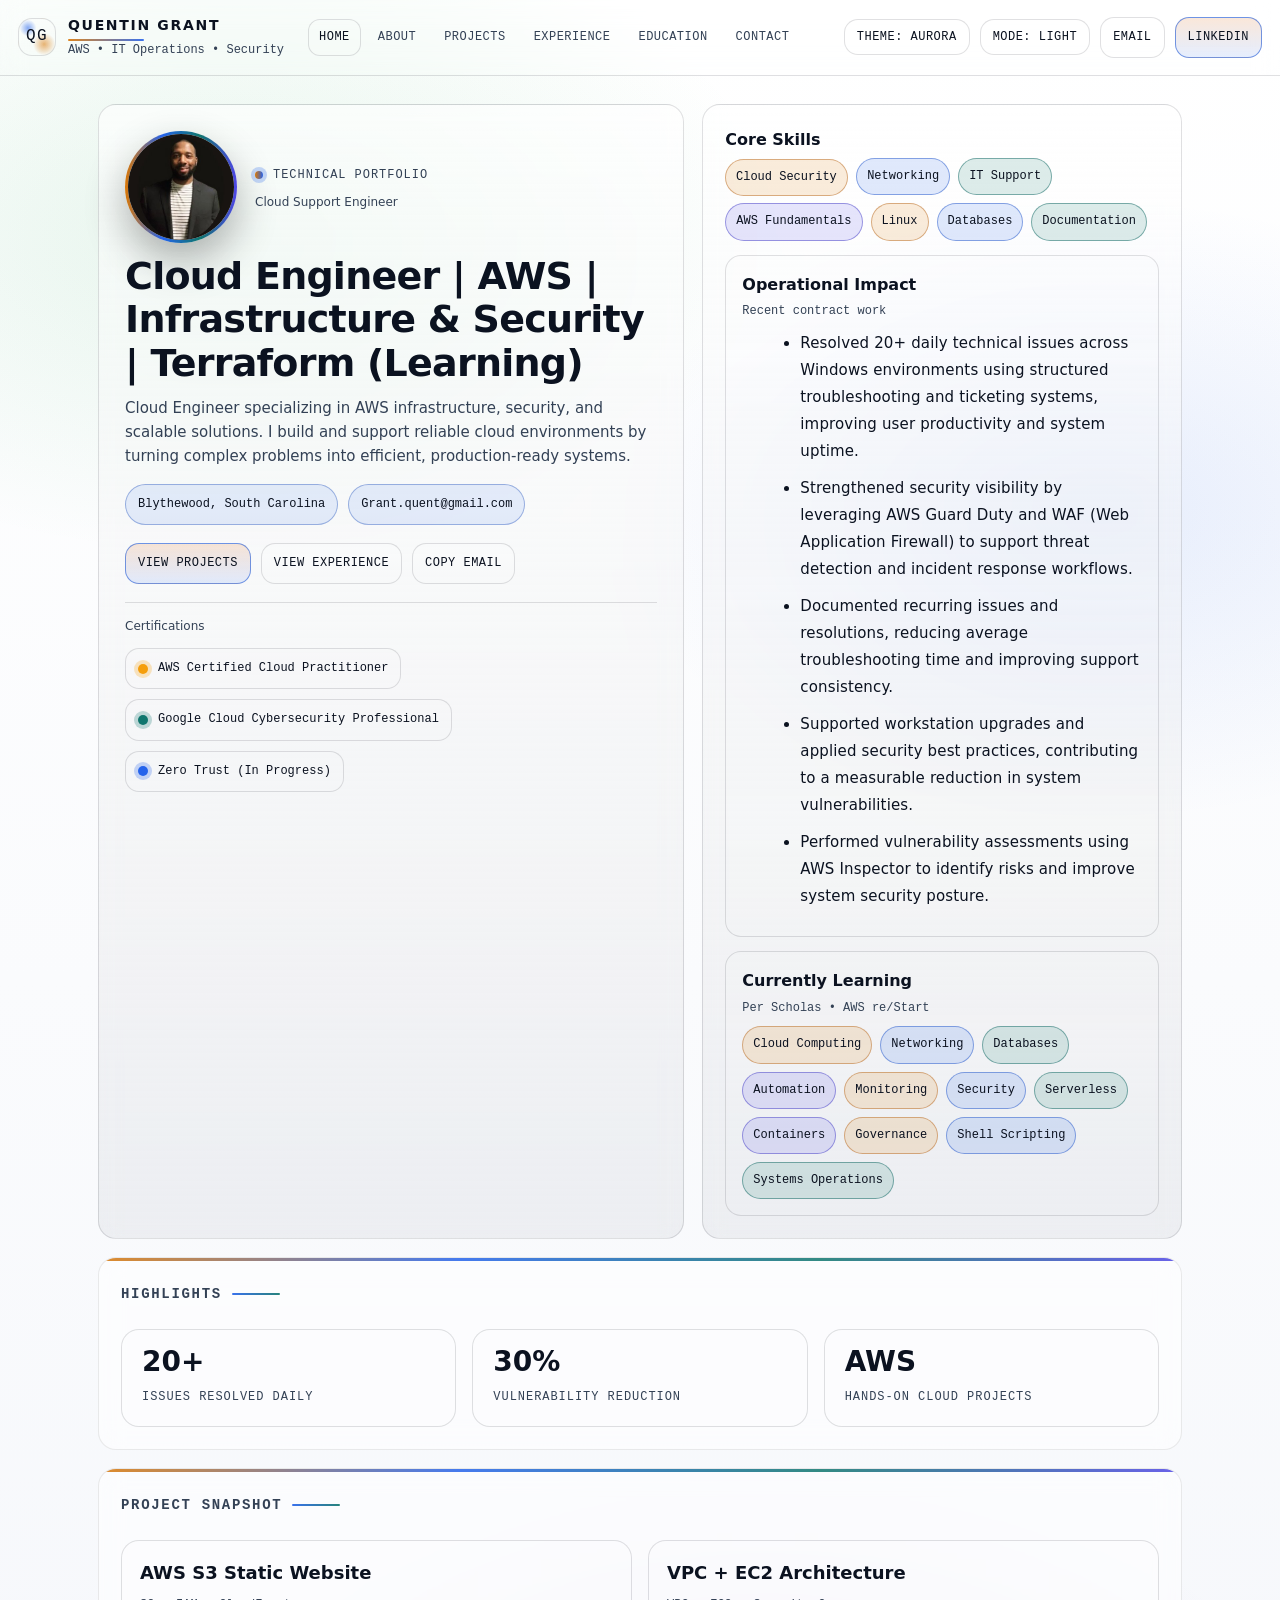
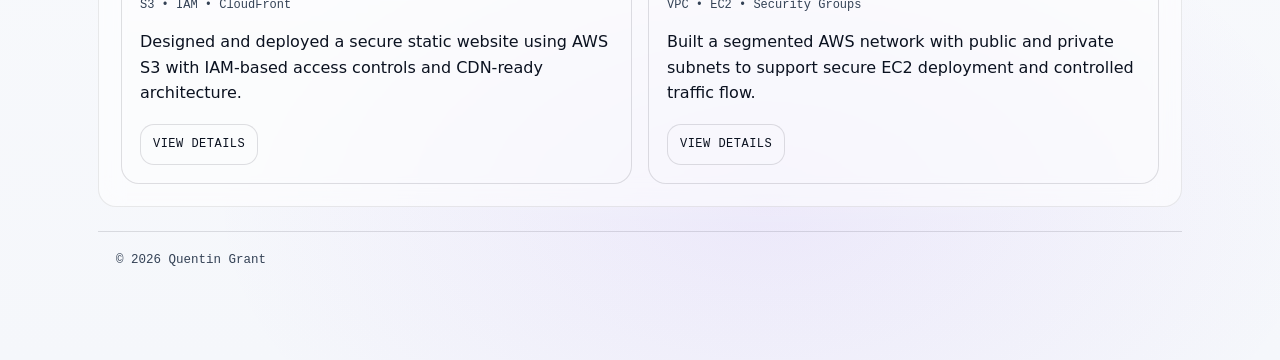
==== index.html @ 1f7327ad "Revise job title and description in index.html Updated job title and description to reflect current " ====
<!doctype html>
<html lang="en">
<head>
  <meta charset="utf-8" />
  <meta name="viewport" content="width=device-width,initial-scale=1" />
  <meta name="description" content="Quentin Grant — Cloud Support Engineer | Technical Portfolio" />
  <meta property="og:title" content="Quentin Grant | Technical Portfolio" />
  <meta property="og:description" content="Cloud Support Engineer • AWS • Linux • Networking • Security" />
  <meta property="og:type" content="website" />
  <meta property="og:image" content="profile.jpg.jpg" />
  <title>Quentin Grant | Home</title>
  <link rel="stylesheet" href="styles.css" />
</head>
<body data-theme="aurora" data-page="home">
  <a class="skip" href="#content">Skip to content</a>

  <header>
    <div class="topbar">
      <div class="brand">
        <div class="logo" aria-hidden="true">QG</div>
        <div>
          <h1>Quentin Grant</h1>
          <p>AWS • IT Operations • Security</p>
        </div>
      </div>

      <nav aria-label="Primary">
        <a href="index.html">Home</a>
        <a href="about.html">About</a>
        <a href="projects.html">Projects</a>
        <a href="experience.html">Experience</a>
        <a href="education.html">Education</a>
        <a href="contact.html">Contact</a>
      </nav>

      <div class="actions">
        <button class="btn" id="themeBtn" type="button">Theme: Aurora</button>
        <button class="btn" id="modeBtn" type="button">Mode: Dark</button>
        <a class="btn" href="mailto:Grant.quent@gmail.com">Email</a>
        <a class="btn primary" href="https://www.linkedin.com/in/quentingrant/" target="_blank" rel="noreferrer">LinkedIn</a>
      </div>
    </div>
  </header>

  <main id="content">
    <section class="hero">
      <div class="card left">
        <div class="heroTop">
          <a href="https://www.linkedin.com/in/quentingrant/" target="_blank" rel="noreferrer" aria-label="Open Quentin Grant LinkedIn profile">
            <img class="avatar" src="profile.jpg.jpg" alt="Quentin Grant profile photo" />
          </a>
          <div>
            <div class="kicker"><span class="dot"></span>Technical Portfolio</div>
            <div class="small roleLabel">Cloud Support Engineer</div>
          </div>
        </div>

        <h2 class="headline">Cloud Engineer | AWS | Infrastructure & Security | Terraform (Learning)</h2>
        <p class="sub">
          Cloud Engineer specializing in AWS infrastructure, security, and scalable solutions. 
          I build and support reliable cloud environments by turning complex problems into efficient, production-ready systems.
        </p>

        <div class="meta" aria-label="Quick facts">
          <span class="chip">Blythewood, South Carolina</span>
          <span class="chip"><a href="mailto:Grant.quent@gmail.com">Grant.quent@gmail.com</a></span>
        </div>

        <div class="heroActions">
          <a class="btn primary" href="projects.html">View Projects</a>
          <a class="btn" href="experience.html">View Experience</a>
          <button class="btn" id="copyEmail" type="button">Copy Email</button>
        </div>

        <div class="divider"></div>

        <div class="small">Certifications</div>
        <div class="badges" aria-label="Certifications">
          <span class="badge" data-brand="aws"><span class="pillDot" aria-hidden="true"></span>AWS Certified Cloud Practitioner</span>
          <span class="badge" data-brand="security"><span class="pillDot" aria-hidden="true"></span>Google Cloud Cybersecurity Professional</span>
          <span class="badge" data-brand="google"><span class="pillDot" aria-hidden="true"></span>Zero Trust (In Progress)</span>
        </div>
      </div>

      <aside class="card right" aria-label="Highlights">
        <div class="item flatItem">
          <h3>Core Skills</h3>
          <div class="stack" aria-label="Core focus areas">
            <span class="tag">Cloud Security</span>
            <span class="tag">Networking</span>
            <span class="tag">IT Support</span>
            <span class="tag">AWS Fundamentals</span>
            <span class="tag">Linux</span>
            <span class="tag">Databases</span>
            <span class="tag">Documentation</span>
          </div>
        </div>

        <div class="item">
          <h3>Operational Impact</h3>
          <div class="where">Recent contract work</div>
          <ul>
            <li>Resolved 20+ daily technical issues across Windows environments using structured troubleshooting and ticketing systems, improving user productivity and system uptime.</li>
            <li>Strengthened security visibility by leveraging AWS Guard Duty and WAF (Web Application Firewall) to support threat detection and incident response workflows.</li>
            <li>Documented recurring issues and resolutions, reducing average troubleshooting time and improving support consistency.</li>
            <li>Supported workstation upgrades and applied security best practices, 
              contributing to a measurable reduction in system vulnerabilities.</li>
            <li>Performed vulnerability assessments using AWS Inspector to identify risks and improve system security posture.</li>
          </ul>
        </div>

        <div class="item">
          <h3>Currently Learning</h3>
          <div class="where">Per Scholas • AWS re/Start</div>
          <div class="stack topGap">
            <span class="tag">Cloud Computing</span>
            <span class="tag">Networking</span>
            <span class="tag">Databases</span>
            <span class="tag">Automation</span>
            <span class="tag">Monitoring</span>
            <span class="tag">Security</span>
            <span class="tag">Serverless</span>
            <span class="tag">Containers</span>
            <span class="tag">Governance</span>
            <span class="tag">Shell Scripting</span>
            <span class="tag">Systems Operations</span>
          </div>
        </div>
      </aside>
    </section>

    <section class="card section">
      <h2>Highlights</h2>
      <div class="statsGrid">
        <div class="statCard">
          <div class="statNumber">20+</div>
          <div class="statLabel">Issues Resolved Daily</div>
        </div>

        <div class="statCard">
          <div class="statNumber">30%</div>
          <div class="statLabel">Vulnerability Reduction</div>
        </div>

        <div class="statCard">
          <div class="statNumber">AWS</div>
          <div class="statLabel">Hands-On Cloud Projects</div>
        </div>
      </div>
    </section>

    <section class="card section">
      <h2>Project Snapshot</h2>
      <div class="projectPreviewGrid">
        <article class="projectPreviewCard">
          <h3>AWS S3 Static Website</h3>
          <div class="projectMeta">S3 • IAM • CloudFront</div>
          <p>Designed and deployed a secure static website using AWS S3 with IAM-based access controls and CDN-ready architecture.</p>
          <a class="btn" href="projects.html">View Details</a>
        </article>

        <article class="projectPreviewCard">
          <h3>VPC + EC2 Architecture</h3>
          <div class="projectMeta">VPC • EC2 • Security Groups</div>
          <p>Built a segmented AWS network with public and private subnets to support secure EC2 deployment and controlled traffic flow.</p>
          <a class="btn" href="projects.html">View Details</a>
        </article>
      </div>
    </section>

    <div class="footer">
      <div>© <span id="year"></span> Quentin Grant</div>
    </div>
  </main>

  <script src="script.js"></script>
</body>
</html>
---- styles.css ----
:root{
  --max: 1380px;
  --radius: 18px;
  --shadow: 0 16px 50px rgba(255,255,255,.09);
  --mono: ui-monospace, SFMono-Regular, Menlo, Monaco, Consolas, "Courier New", monospace;
  --sans: ui-sans-serif, system-ui, -apple-system, Segoe UI, Roboto, Helvetica, Arial, "Apple Color Emoji", "Segoe UI Emoji";
  --focus: #111;
}

/* DEFAULT = AURORA DARK */
body{
  --bg:#0b0f14;
  --surface: rgba(255,255,255,.06);
  --surface2: rgba(255,255,255,.09);
  --text:#f5f7fb;
  --muted:#b8c2d4;
  --line: rgba(255,255,255,.14);

  --a1:#22c55e;
  --a2:#3b82f6;
  --a3:#a78bfa;
  --a4:#f59e0b;

  --bg0: radial-gradient(900px 520px at 18% 12%, rgba(59,130,246,.20), transparent 62%),
         radial-gradient(820px 520px at 86% 26%, rgba(96,165,250,.14), transparent 60%),
         radial-gradient(900px 560px at 60% 92%, rgba(167,139,250,.16), transparent 62%),
         linear-gradient(180deg, #0b0f14 0%, #05070a 100%);
}

/* AURORA LIGHT */
body[data-mode="light"]{
  --bg:#ffffff;
  --surface: rgba(15,23,42,.05);
  --surface2: rgba(255,255,255,.64);
  --text:#0b1220;
  --muted:#334155;
  --line: rgba(2,6,23,.12);

  --a1:#16a34a;
  --a2:#2563eb;
  --a3:#7c3aed;
  --a4:#d97706;

  --bg0: radial-gradient(900px 520px at 18% 12%, rgba(22,163,74,.10), transparent 62%),
         radial-gradient(820px 520px at 86% 26%, rgba(37,99,235,.10), transparent 60%),
         radial-gradient(900px 560px at 60% 92%, rgba(124,58,237,.08), transparent 62%),
         linear-gradient(180deg, #ffffff 0%, #f5f7fb 100%);
}

*{box-sizing:border-box}
html{scroll-behavior:smooth}

body{
  margin:0;
  font-family:var(--sans);
  background:var(--bg0);
  color:var(--text);
  line-height:1.6;
}

a{
  color:inherit;
  text-decoration:none;
}

a:hover{
  text-decoration:underline;
  opacity:.95;
}

:focus-visible{
  outline:2px solid var(--a2);
  outline-offset:3px;
  border-radius:12px;
}

.skip{
  position:absolute;
  left:-999px;
  top:auto;
  width:1px;
  height:1px;
  overflow:hidden;
}

.skip:focus{
  left:16px;
  top:16px;
  width:auto;
  height:auto;
  padding:10px 12px;
  border:1px solid var(--line);
  background:var(--bg);
  border-radius:12px;
  z-index:9999;
}

header{
  position:sticky;
  top:0;
  z-index:50;

  backdrop-filter: blur(12px);
  -webkit-backdrop-filter: blur(12px);

  background: rgba(255,255,255,0.06); /* glass grey like cards */
  border-bottom:1px solid var(--line);
  box-shadow: var(--shadow);
}

.topbar{
  max-width:var(--max);
  margin:0 auto;
  padding:14px 18px;

  display:grid;
  grid-template-columns:auto 1fr auto;
  align-items:center;
  gap:24px;

  background: transparent; /* important */
}

.brand{
  display:flex;
  align-items:center;
  gap:12px;
  min-width:0;
}

.logo{
  width:38px;
  height:38px;
  border-radius:14px;
  border:1px solid var(--line);
  background:
    radial-gradient(12px 12px at 25% 25%, color-mix(in oklab, var(--a2) 55%, transparent), transparent 70%),
    radial-gradient(16px 16px at 70% 70%, color-mix(in oklab, var(--a1) 55%, transparent), transparent 70%),
    linear-gradient(180deg, rgba(255,255,255,.10), rgba(255,255,255,.02));
  display:grid;
  place-items:center;
  font-family:var(--mono);
  letter-spacing:.08em;
  flex:0 0 auto;
}

.brand h1{
  margin:0;
  font-size:14px;
  letter-spacing:.12em;
  text-transform:uppercase;
  font-weight:700;
  position:relative;
  padding-bottom:5px;
  white-space:nowrap;
}

.brand h1::after{
  content:"";
  position:absolute;
  left:0;
  bottom:0;
  height:2px;
  width:76px;
  border-radius:999px;
  background:linear-gradient(90deg, var(--a1), var(--a2), var(--a3));
  background-size:200% 100%;
  animation:sweep 2.8s linear infinite;
  opacity:.9;
}

@keyframes sweep{
  0%{background-position:0% 50%}
  100%{background-position:200% 50%}
}

.brand p{
  margin:0;
  font-size:12px;
  color:var(--muted);
  font-family:var(--mono);
}

nav{
  display:flex;
  gap:6px;
  align-items:center;
  justify-content:flex-start;
  min-width:0;
  overflow:visible;
}

nav a{
  font-family:var(--mono);
  font-size:12px;
  letter-spacing:.04em;
  text-transform:uppercase;
  color:var(--muted);
  padding:8px 10px;
  border-radius:12px;
  border:1px solid transparent;
  white-space:nowrap;
  flex:0 0 auto;
}

nav a:hover,
nav a.active{
  border-color:var(--line);
  background:rgba(255,255,255,.04);
  color:var(--text);
  text-decoration:none;
}

.actions{
  display:flex;
  gap:10px;
  align-items:center;
  justify-content:flex-end;
  flex-wrap:nowrap;
  min-width:max-content;
}

.btn{
  display:inline-flex;
  align-items:center;
  gap:10px;
  padding:10px 12px;
  border-radius:14px;
  border:1px solid var(--line);
  background:rgba(255,255,255,.04);
  color:var(--text);
  font-family:var(--mono);
  font-size:12px;
  letter-spacing:.04em;
  text-transform:uppercase;
  cursor:pointer;
  white-space:nowrap;
}

.btn:hover{
  background:rgba(255,255,255,.06);
  text-decoration:none;
}

.btn.primary{
  border-color:color-mix(in oklab, var(--a2) 55%, var(--line));
  background:linear-gradient(
    180deg,
    color-mix(in oklab, var(--a1) 18%, rgba(255,255,255,.18)),
    color-mix(in oklab, var(--a2) 12%, rgba(255,255,255,.06))
  );
}

main{
  max-width:1120px;
  margin:0 auto;
  padding:28px 18px 72px;
}

.card{
  border:1px solid var(--line);
  border-radius:var(--radius);
  box-shadow:var(--shadow);
  background:linear-gradient(180deg, var(--surface2), var(--surface));
  backdrop-filter:blur(10px);
}

.hero{
  display:grid;
  grid-template-columns:1.1fr .9fr;
  gap:18px;
  align-items:stretch;
}

.hero .left{
  padding:26px;
}

.hero .right{
  padding:22px;
  display:flex;
  flex-direction:column;
  gap:14px;
}

.heroTop{
  display:flex;
  align-items:center;
  gap:18px;
  flex-wrap:wrap;
  margin-bottom:12px;
}

.avatar{
  width:112px;
  height:112px;
  border-radius:50%;
  object-fit:cover;
  display:block;
  border:3px solid transparent;
  background:
    linear-gradient(var(--bg), var(--bg)) padding-box,
    linear-gradient(90deg, var(--a1), var(--a2), var(--a3), var(--a4)) border-box;
  box-shadow:0 18px 40px rgba(0,0,0,.30);
  transition:.25s ease;
}

.avatar:hover{
  transform:translateY(-1px) scale(1.02);
}


.kicker{
  display:inline-flex;
  align-items:center;
  gap:10px;
  font-family:var(--mono);
  font-size:12px;
  letter-spacing:.08em;
  text-transform:uppercase;
  color:var(--muted);
}


.dot{
  width:8px;
  height:8px;
  border-radius:50%;
  background:linear-gradient(90deg, var(--a1), var(--a2));
  box-shadow:0 0 0 4px color-mix(in oklab, var(--a2) 25%, transparent);
}

.roleLabel{
  margin-top:6px;
}

.headline{
  margin:10px 0 10px;
  font-size:clamp(28px, 3vw, 38px);
  line-height:1.15;
  letter-spacing:-0.02em;
}

.sub{
  margin:0;
  color:var(--muted);
  font-size:15px;
  max-width:68ch;
}

.meta{
  display:flex;
  flex-wrap:wrap;
  gap:10px;
  margin-top:16px;
}

.chip{
  display:inline-flex;
  align-items:center;
  gap:8px;
  padding:10px 12px;
  border-radius:999px;
  border:1px solid var(--line);
  background:rgba(255,255,255,.09);
  font-family:var(--mono);
  font-size:12px;
  color:var(--muted);
}

.heroActions{
  margin-top:18px;
  display:flex;
  gap:10px;
  flex-wrap:wrap;
}

.divider{
  height:1px;
  background:var(--line);
  margin:18px 0 14px;
}

.small{
  font-size:12px;
  color:var(--muted);
}

.item{
  padding:16px;
  border-radius:16px;
  border:1px solid var(--line);
  background:rgba(255,255,255,.03);
  position:relative;
  overflow:hidden;
}

.flatItem{
  border:none;
  background:transparent;
  padding:0;
}

.item h3{
  margin:0 0 6px;
  font-size:16px;
}

.where{
  font-family:var(--mono);
  font-size:12px;
  color:var(--muted);
  line-height:1.4;
}

.item ul{
  margin:10px 0 0 18px;
  color:var(--text);
  font-family:var(--sans);  /* matches "Operational Impact" heading */
  font-size:12px;           /* keep same size */
  line-height:1.5;
}

.item li{
  margin:6px 0;
}


.stack{
  display:flex;
  flex-wrap:wrap;
  gap:8px;
}

.topGap{
  margin-top:10px;
}

.tag{
  padding:8px 10px;
  border-radius:999px;
  border:1px solid color-mix(in oklab, var(--tagAccent) 55%, var(--line));
  background:color-mix(in oklab, var(--tagAccent) 12%, rgba(255,255,255,.02));
  font-family:var(--mono);
  font-size:12px;
  color:var(--text);
}

.stack .tag:nth-child(4n+1){--tagAccent:var(--a1)}
.stack .tag:nth-child(4n+2){--tagAccent:var(--a2)}
.stack .tag:nth-child(4n+3){--tagAccent:var(--a3)}
.stack .tag:nth-child(4n+4){--tagAccent:var(--a4)}


.badges{
  display:flex;
  flex-wrap:wrap;
  gap:10px;
  margin-top:12px;
}

.badge{
  display:inline-flex;
  align-items:center;
  gap:10px;
  padding:10px 12px;
  border-radius:14px;
  border:1px solid var(--line);
  background:rgba(255,255,255,.03);
  font-family:var(--mono);
  font-size:12px;
}

.badge .pillDot{
  width:10px;
  height:10px;
  border-radius:50%;
  background:var(--b);
  box-shadow:0 0 0 4px color-mix(in oklab, var(--b) 25%, transparent);
}

.badge[data-brand="google"]{--b:#4285F4}
.badge[data-brand="aws"]{--b:#FF9900}
.badge[data-brand="security"]{--b:#22c55e}

.section{
  margin-top:18px;
  padding:22px;
  position:relative;
  overflow:hidden;
}

.section::before{
  content:"";
  position:absolute;
  left:0;
  top:0;
  right:0;
  height:3px;
  background:linear-gradient(90deg, var(--a1), var(--a2), var(--a3), var(--a4));
  opacity:.85;
}

.section h2{
  margin:0 0 12px;
  font-size:14px;
  font-family:var(--mono);
  letter-spacing:.12em;
  text-transform:uppercase;
  color:var(--muted);
  display:inline-flex;
  align-items:center;
  gap:10px;
}

.section h2::after{
  content:"";
  height:2px;
  width:48px;
  border-radius:999px;
  background:linear-gradient(90deg, var(--a2), var(--a3));
  opacity:.9;
}

.statsGrid{
  display:grid;
  grid-template-columns:repeat(3, 1fr);
  gap:16px;
  margin-top:12px;
}

.statCard{
  padding:18px 20px;
  border-radius:18px;
  border:1px solid var(--line);
  background:rgba(255,255,255,.03);
}

.statNumber{
  font-size:28px;
  font-weight:800;
  line-height:1;
  margin-bottom:12px;
}

.statLabel{
  font-family:var(--mono);
  font-size:12px;
  text-transform:uppercase;
  letter-spacing:.08em;
  color:var(--muted);
}

.projectPreviewGrid{
  display:grid;
  grid-template-columns:1fr 1fr;
  gap:16px;
  margin-top:12px;
}

.projectPreviewCard{
  padding:18px;
  border-radius:18px;
  border:1px solid var(--line);
  background:rgba(255,255,255,.03);
}

.projectPreviewCard h3{
  margin:0 0 8px;
  font-size:18px;
}

.projectMeta{
  font-family:var(--mono);
  font-size:12px;
  color:var(--muted);
  margin-bottom:14px;
}

.projectPreviewCard p{
  color:var(--text);
  margin:0 0 18px;
}

.footer{
  margin-top:24px;
  padding:18px;
  border-top:1px solid var(--line);
  color:var(--muted);
  font-family:var(--mono);
  font-size:12.5px;
  display:flex;
  justify-content:space-between;
  gap:12px;
  flex-wrap:wrap;
}

input,
textarea{
  width:100%;
  margin:6px 0 12px;
  padding:10px 12px;
  border-radius:14px;
  border:1px solid var(--line);
  background:rgba(0,0,0,.18);
  color:var(--text);
  font-family:var(--sans);
}

body[data-mode="light"] input,
body[data-mode="light"] textarea{
  background:rgba(255,255,255,.7);
}

@media (max-width: 1240px){
  .topbar{
    grid-template-columns:1fr;
    gap:14px;
  }

  nav{
    flex-wrap:wrap;
    gap:8px;
  }

  .actions{
    justify-content:flex-start;
    flex-wrap:wrap;
    min-width:0;
  }
}

@media (max-width: 900px){
  .hero{
    grid-template-columns:1fr;
  }

  .statsGrid,
  .projectPreviewGrid{
    grid-template-columns:1fr;
  }

  .headline{
  font-size:clamp(28px, 2.5vw, 32px);
}

  .brand{
    min-width:auto;
  }
}

@media print{
  header{
    position:static;
    backdrop-filter:none;
    background:#fff;
  }

  body{
    background:#fff;
    color:#000;
  }

  .card,
  .item,
  .statCard,
  .projectPreviewCard{
    box-shadow:none;
  }

  a{
    color:#000;
  }
}

/* ================= HOVER EFFECTS ================= */

/* CARDS (main sections like hero, overview, etc.) */
.card{
  transition: transform .25s ease, box-shadow .25s ease, border-color .25s ease;
}

.card:hover{
  transform: translateY(-6px);
  box-shadow: 0 24px 60px rgba(0,0,0,.35);
  border-color: rgba(255,255,255,.25);
}


/* ITEMS (project boxes, overview boxes, etc.) */
.item{
  transition: transform .25s ease, box-shadow .25s ease, border-color .25s ease;
}

.item:hover{
  transform: translateY(-5px);
  box-shadow: 0 18px 40px rgba(0,0,0,.30);
  border-color: rgba(255,255,255,.2);
}


/* BUTTONS */
.btn{
  transition: all .2s ease;
}

.btn:hover{
  transform: translateY(-2px);
  box-shadow: 0 8px 18px rgba(0,0,0,.3);
}


/* NAV LINKS (top left menu) */
nav a{
  transition: all .2s ease;
}

nav a:hover{
  color: var(--text);
  transform: translateY(-1px);
}


/* ACTION BUTTONS (top right) */
.actions .btn:hover{
  transform: translateY(-2px) scale(1.03);
}


/* HERO IMAGE (profile picture) */
.avatar{
  transition: transform .3s ease, box-shadow .3s ease;
}

.avatar:hover{
  transform: scale(1.05);
  box-shadow: 0 20px 40px rgba(0,0,0,.4);
}


/* TAGS / PILLS (core skills etc.) */
.tag{
  transition: transform .2s ease, box-shadow .2s ease;
}

.tag:hover{
  transform: translateY(-2px);
  box-shadow: 0 6px 14px rgba(0,0,0,.25);
}


/* LINKS INSIDE CARDS */
.textLink{
  transition: all .2s ease;
}

.textLink:hover{
  letter-spacing: .03em;
}


.project-img {
  width: 100%;
  border-radius: 14px;
  display: block;
  transition: transform 0.4s ease, box-shadow 0.4s ease;
}


/* Hover effect */
.project-img:hover {
  transform: scale(1.05);
  box-shadow: 0 10px 30px rgba(0, 0, 0, 0.3);
}


.project-card {
  overflow: hidden;
}



/* LIGHT MODE GLASS EFFECT (matches dark mode style) */
body[data-mode="light"] .glass,
body[data-mode="light"] .panel,
body[data-mode="light"] .section,
body[data-mode="light"] .project-card,
body[data-mode="light"] .experience-card,
body[data-mode="light"] .content-block {
  background: rgba(255, 255, 255, 0.55); /* translucent grey/white */
  backdrop-filter: blur(12px);
  -webkit-backdrop-filter: blur(12px);
  border: 1px solid rgba(0, 0, 0, 0.08);
}





/* =========================================
   BETTER PILL COLORS FOR LIGHT + DARK MODE
   ========================================= */

/* Dark mode accents */
body:not([data-mode="light"]){
  --a1:#f59e0b;  /* AWS amber */
  --a2:#60a5fa;  /* cloud/infrastructure blue */
  --a3:#2dd4bf;  /* security teal */
  --a4:#818cf8;  /* systems indigo */
}

/* Light mode accents */
body[data-mode="light"]{
  --a1:#d97706;  /* AWS amber */
  --a2:#2563eb;  /* cloud/infrastructure blue */
  --a3:#0f766e;  /* security teal */
  --a4:#4f46e5;  /* systems indigo */
}

/* Shared pill polish */
.tag,
.chip,
.badge,
.projects-mini-chip,
.about-mini-chip,
.project-pills span,
.about-focus-tags span{
  transition: transform .2s ease, box-shadow .2s ease, border-color .2s ease, background .2s ease;
}

/* Core skill / tag pills */
.tag{
  border:1px solid color-mix(in oklab, var(--tagAccent) 42%, var(--line));
  background:color-mix(in oklab, var(--tagAccent) 14%, transparent);
  color:var(--text);
}

.stack .tag:nth-child(4n+1){ --tagAccent:var(--a1); }
.stack .tag:nth-child(4n+2){ --tagAccent:var(--a2); }
.stack .tag:nth-child(4n+3){ --tagAccent:var(--a3); }
.stack .tag:nth-child(4n+4){ --tagAccent:var(--a4); }

/* About page focus pills */
.about-focus-tags span:nth-child(4n+1),
.project-pills span:nth-child(4n+1){
  border-color: color-mix(in oklab, var(--a1) 42%, var(--line));
  background: color-mix(in oklab, var(--a1) 14%, transparent);
}

.about-focus-tags span:nth-child(4n+2),
.project-pills span:nth-child(4n+2){
  border-color: color-mix(in oklab, var(--a2) 42%, var(--line));
  background: color-mix(in oklab, var(--a2) 14%, transparent);
}

.about-focus-tags span:nth-child(4n+3),
.project-pills span:nth-child(4n+3){
  border-color: color-mix(in oklab, var(--a3) 42%, var(--line));
  background: color-mix(in oklab, var(--a3) 14%, transparent);
}

.about-focus-tags span:nth-child(4n+4),
.project-pills span:nth-child(4n+4){
  border-color: color-mix(in oklab, var(--a4) 42%, var(--line));
  background: color-mix(in oklab, var(--a4) 14%, transparent);
}

/* Mini chips stay cleaner and less saturated */
.chip,
.projects-mini-chip,
.about-mini-chip{
  border-color: color-mix(in oklab, var(--a2) 30%, var(--line));
  background: color-mix(in oklab, var(--a2) 10%, transparent);
  color: var(--text);
}

/* Certification badge dots aligned to cleaner palette */
.badge[data-brand="aws"]{ --b:#f59e0b; }
.badge[data-brand="google"]{ --b:#2563eb; }
.badge[data-brand="security"]{ --b:#0f766e; }

/* Hover stays polished in both modes */
.tag:hover,
.chip:hover,
.projects-mini-chip:hover,
.about-mini-chip:hover,
.project-pills span:hover,
.about-focus-tags span:hover{
  transform: translateY(-2px);
  box-shadow: 0 6px 14px rgba(0,0,0,.14);
}








/* At a Glance cards hover */
.statCard {
  transition: transform 0.3s ease, box-shadow 0.3s ease;
  cursor: pointer;
}

.statCard:hover {
  transform: translateY(-8px);
  box-shadow: 0 20px 40px rgba(0, 0, 0, 0.15);
}


.title-pill {
  display: inline-block;

  font-size: 0.7rem;
  font-weight: 600;
  letter-spacing: 0.08em;
  text-transform: uppercase;

  padding: 6px 10px;
  margin-right: 10px;

  border-radius: 999px;

  background: rgba(59, 130, 246, 0.1);
  color: #3b82f6;
  border: 1px solid rgba(59, 130, 246, 0.25);

  vertical-align: middle;
}


.pageTitle {
  display: flex;
  align-items: center;
  flex-wrap: wrap;
  gap: 12px;
}


/* EXPERIENCE BULLETS – ENHANCED READABILITY */
.item ul {
  font-size: 15px;
  line-height: 1.8;
  letter-spacing: 0.01em;
}

.item li {
  margin: 10px 0;
}


.twoCol {
  display: grid;
  grid-template-columns: 1fr 1fr;
  gap: 16px;
}

@media (max-width: 900px) {
  .twoCol {
    grid-template-columns: 1fr;
  }
}


.pageHero {
  padding: 28px 26px;   /* tighter but still breathable */
  min-height: 140px;    /* reduced height */
  display: flex;
  flex-direction: column;
  justify-content: center;
}

.pageHero .pageTitle {
  font-size: clamp(24px, 2.5vw, 30px); /* slightly smaller */
  line-height: 1.2;
  margin-bottom: 8px;
}

.pageHero .sub {
  font-size: 15px;
  line-height: 1.6;
  max-width: 65ch;
}


.twoCol .item ul {
  flex-grow: 1;
}
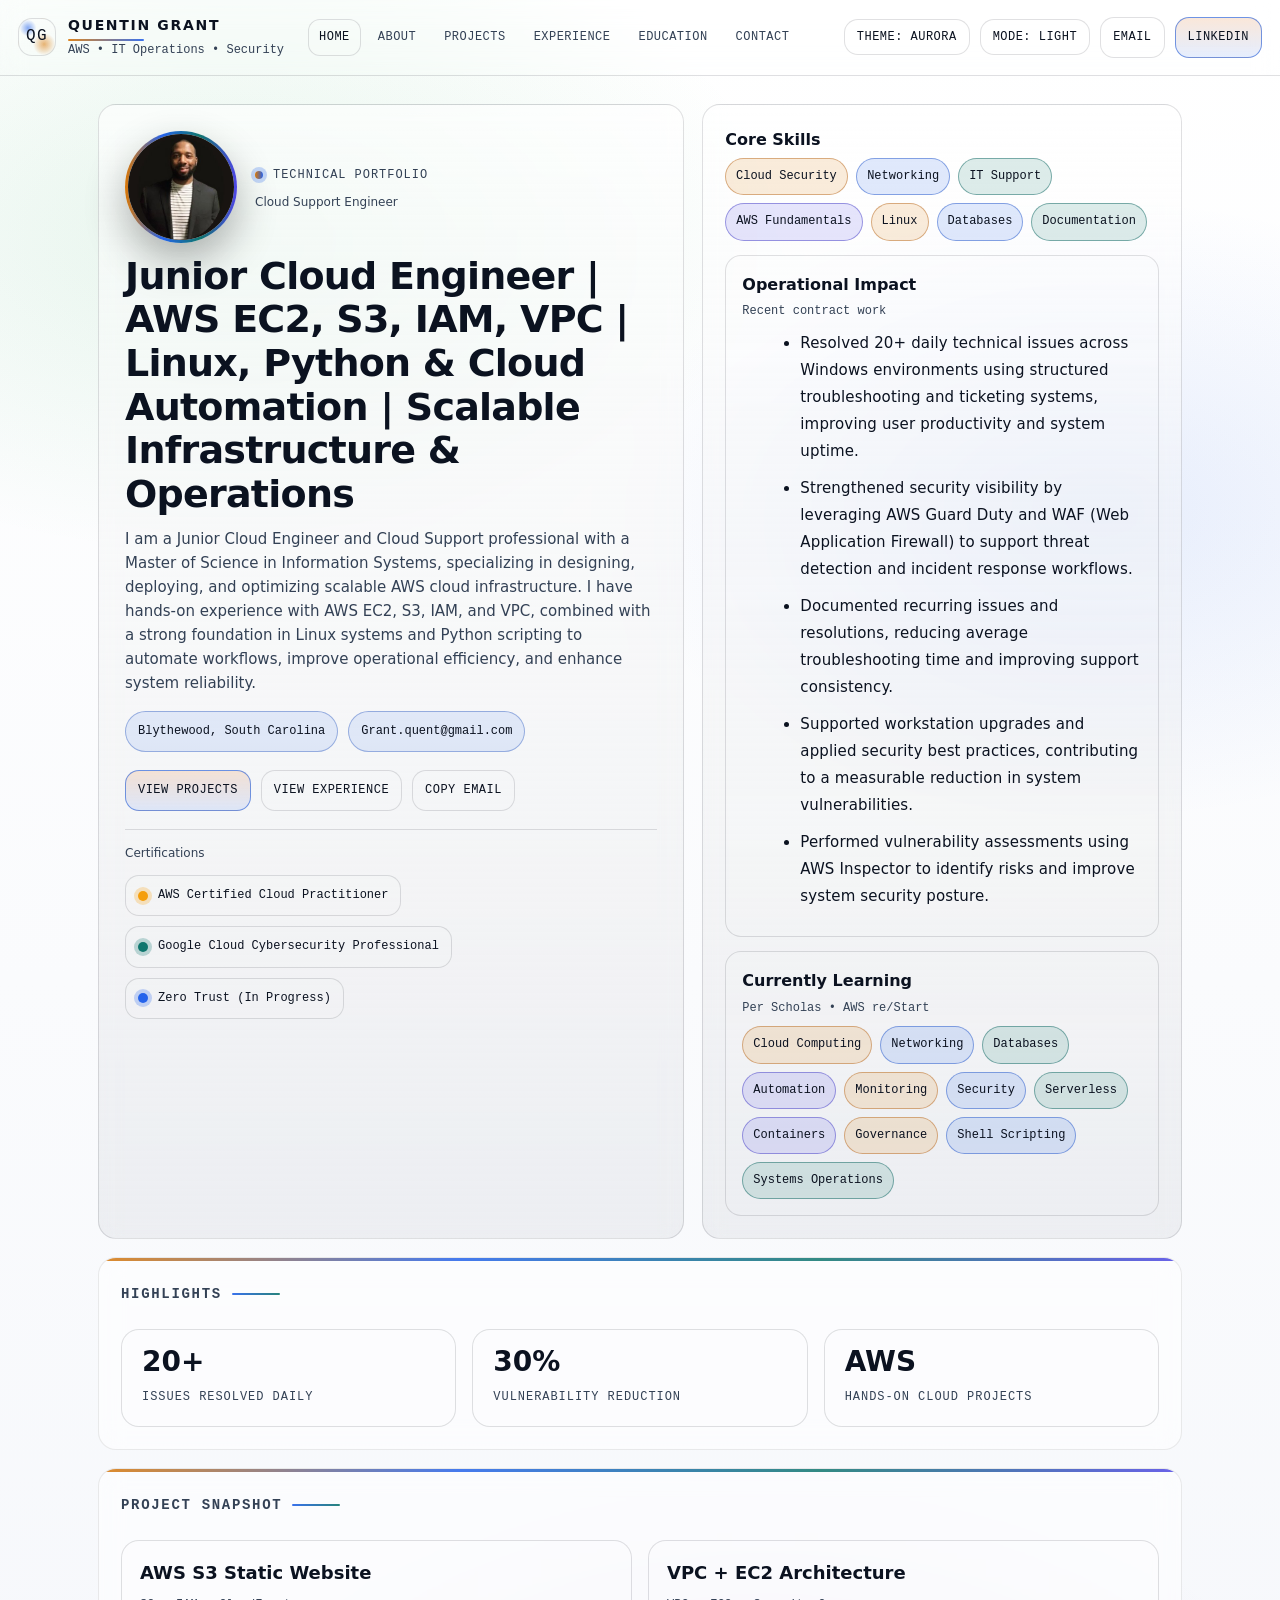
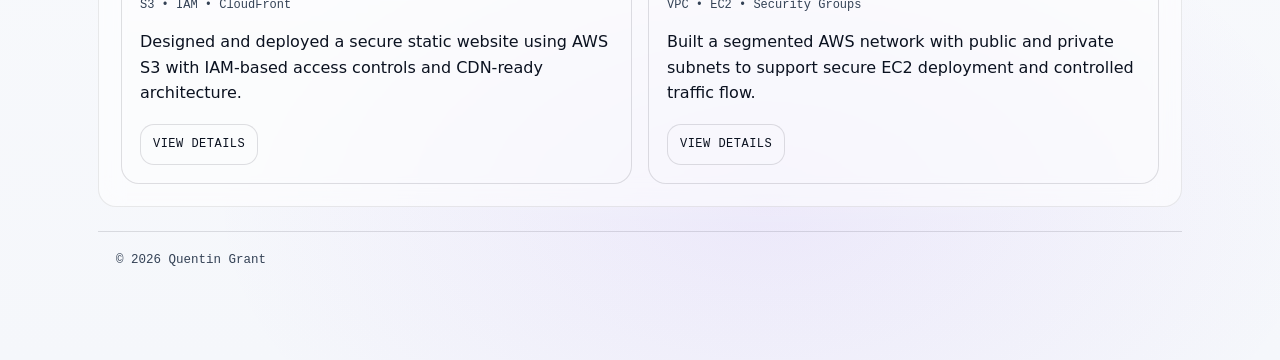
==== commit e5f4134c: "Revise job title and professional summary in index.html Updated job title and description to reflect" ====
--- a/index.html
+++ b/index.html
@@ -55,10 +55,12 @@
           </div>
         </div>
 
-        <h2 class="headline">Cloud Engineer | AWS | Infrastructure & Security | Terraform (Learning)</h2>
+        <h2 class="headline">Junior Cloud Engineer | AWS EC2, S3, IAM, VPC | Linux, Python & Cloud Automation | Scalable Infrastructure & Operations</h2>
         <p class="sub">
-          Cloud Engineer specializing in AWS infrastructure, security, and scalable solutions. 
-          I build and support reliable cloud environments by turning complex problems into efficient, production-ready systems.
+          I am a Junior Cloud Engineer and Cloud Support professional with a Master of Science in Information Systems, specializing in designing, 
+          deploying, and optimizing scalable AWS cloud infrastructure. I have hands-on experience with AWS EC2, S3, IAM, and VPC, 
+          combined with a strong foundation in Linux systems and Python scripting to automate workflows, 
+          improve operational efficiency, and enhance system reliability.
         </p>
 
         <div class="meta" aria-label="Quick facts">
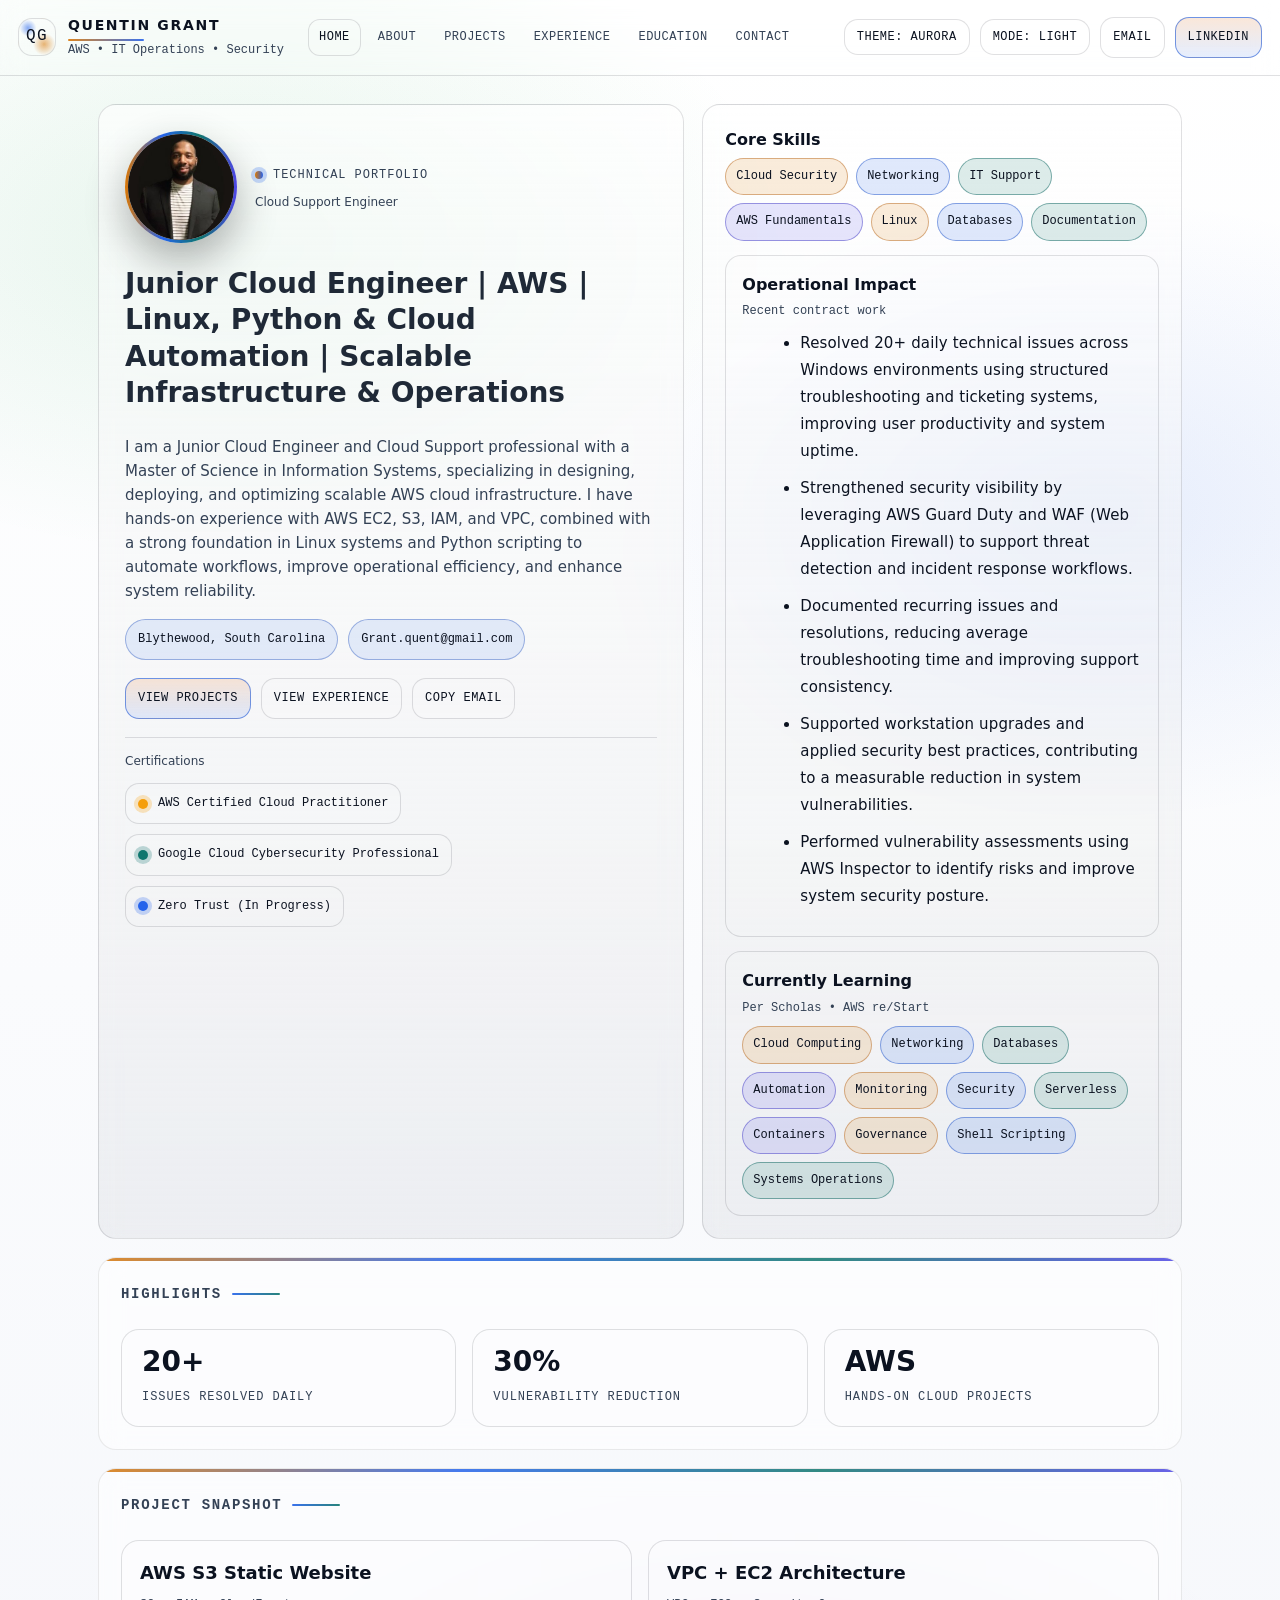
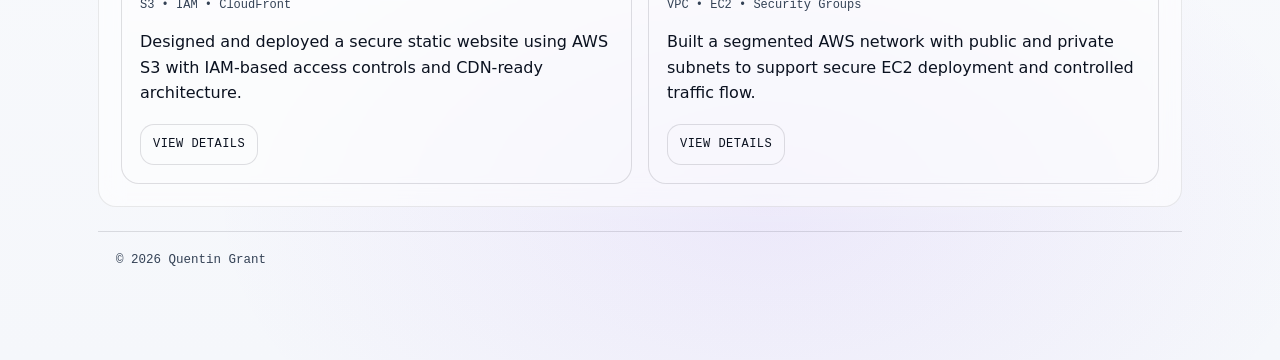
==== commit 5a901eed: "Update headline for Junior Cloud Engineer role" ====
--- a/index.html
+++ b/index.html
@@ -55,7 +55,9 @@
           </div>
         </div>
 
-        <h2 class="headline">Junior Cloud Engineer | AWS EC2, S3, IAM, VPC | Linux, Python & Cloud Automation | Scalable Infrastructure & Operations</h2>
+        <h2 style="font-size: 28px; font-weight: 600; color: #1F2937; line-height: 1.3;">
+  Junior Cloud Engineer | AWS | Linux, Python & Cloud Automation | Scalable Infrastructure & Operations
+</h2>
         <p class="sub">
           I am a Junior Cloud Engineer and Cloud Support professional with a Master of Science in Information Systems, specializing in designing, 
           deploying, and optimizing scalable AWS cloud infrastructure. I have hands-on experience with AWS EC2, S3, IAM, and VPC, 
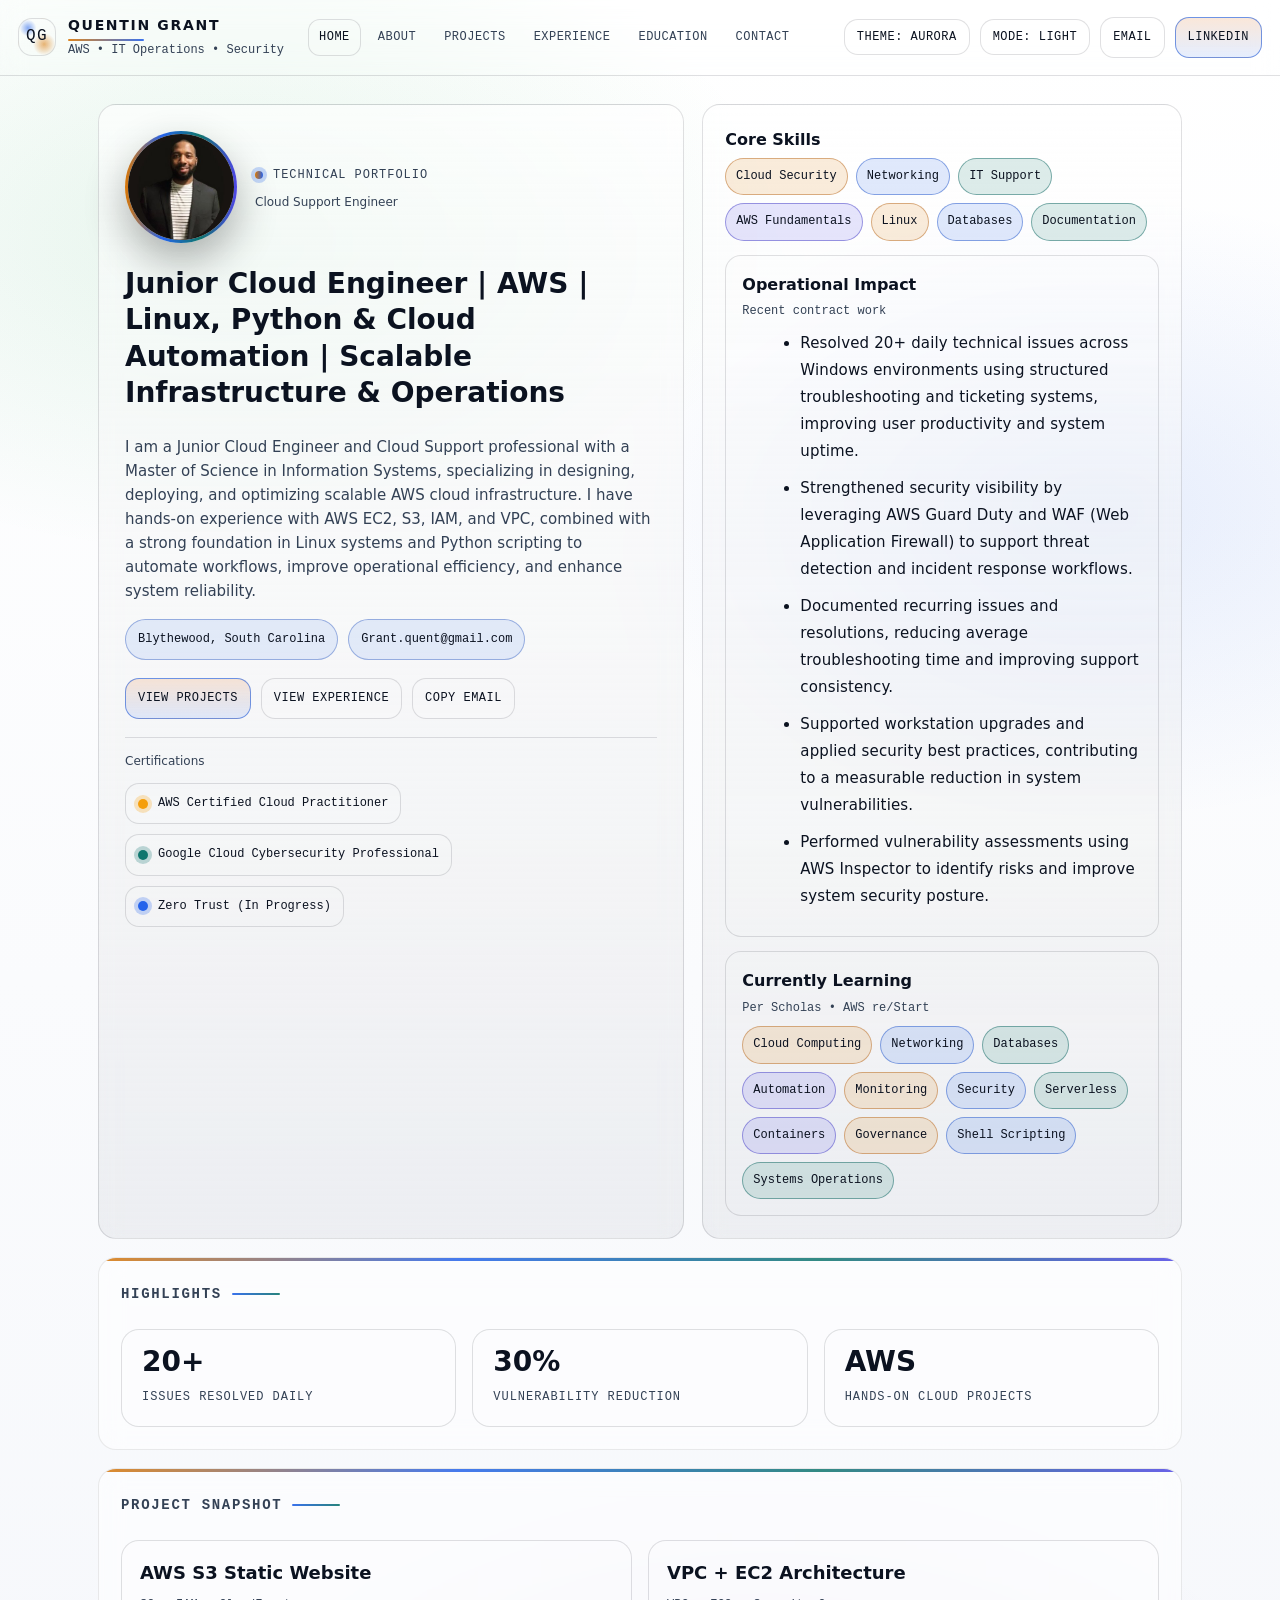
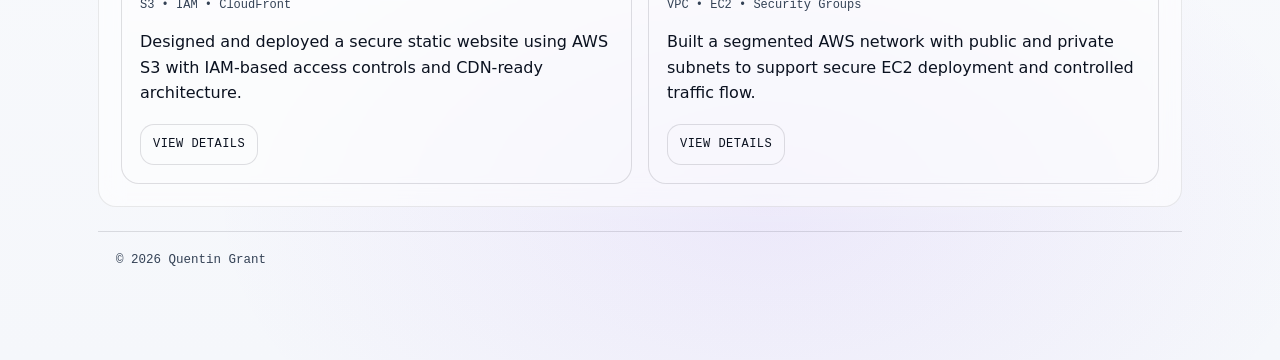
==== commit ff97151b: "Change h2 to use portfolio-headline class Updated the headline class for better styling." ====
--- a/index.html
+++ b/index.html
@@ -54,10 +54,10 @@
             <div class="small roleLabel">Cloud Support Engineer</div>
           </div>
         </div>
-
-        <h2 style="font-size: 28px; font-weight: 600; color: #1F2937; line-height: 1.3;">
+        <h2 class="portfolio-headline" style="font-size: 28px; font-weight: 600; line-height: 1.3;">
   Junior Cloud Engineer | AWS | Linux, Python & Cloud Automation | Scalable Infrastructure & Operations
 </h2>
+
         <p class="sub">
           I am a Junior Cloud Engineer and Cloud Support professional with a Master of Science in Information Systems, specializing in designing, 
           deploying, and optimizing scalable AWS cloud infrastructure. I have hands-on experience with AWS EC2, S3, IAM, and VPC, 
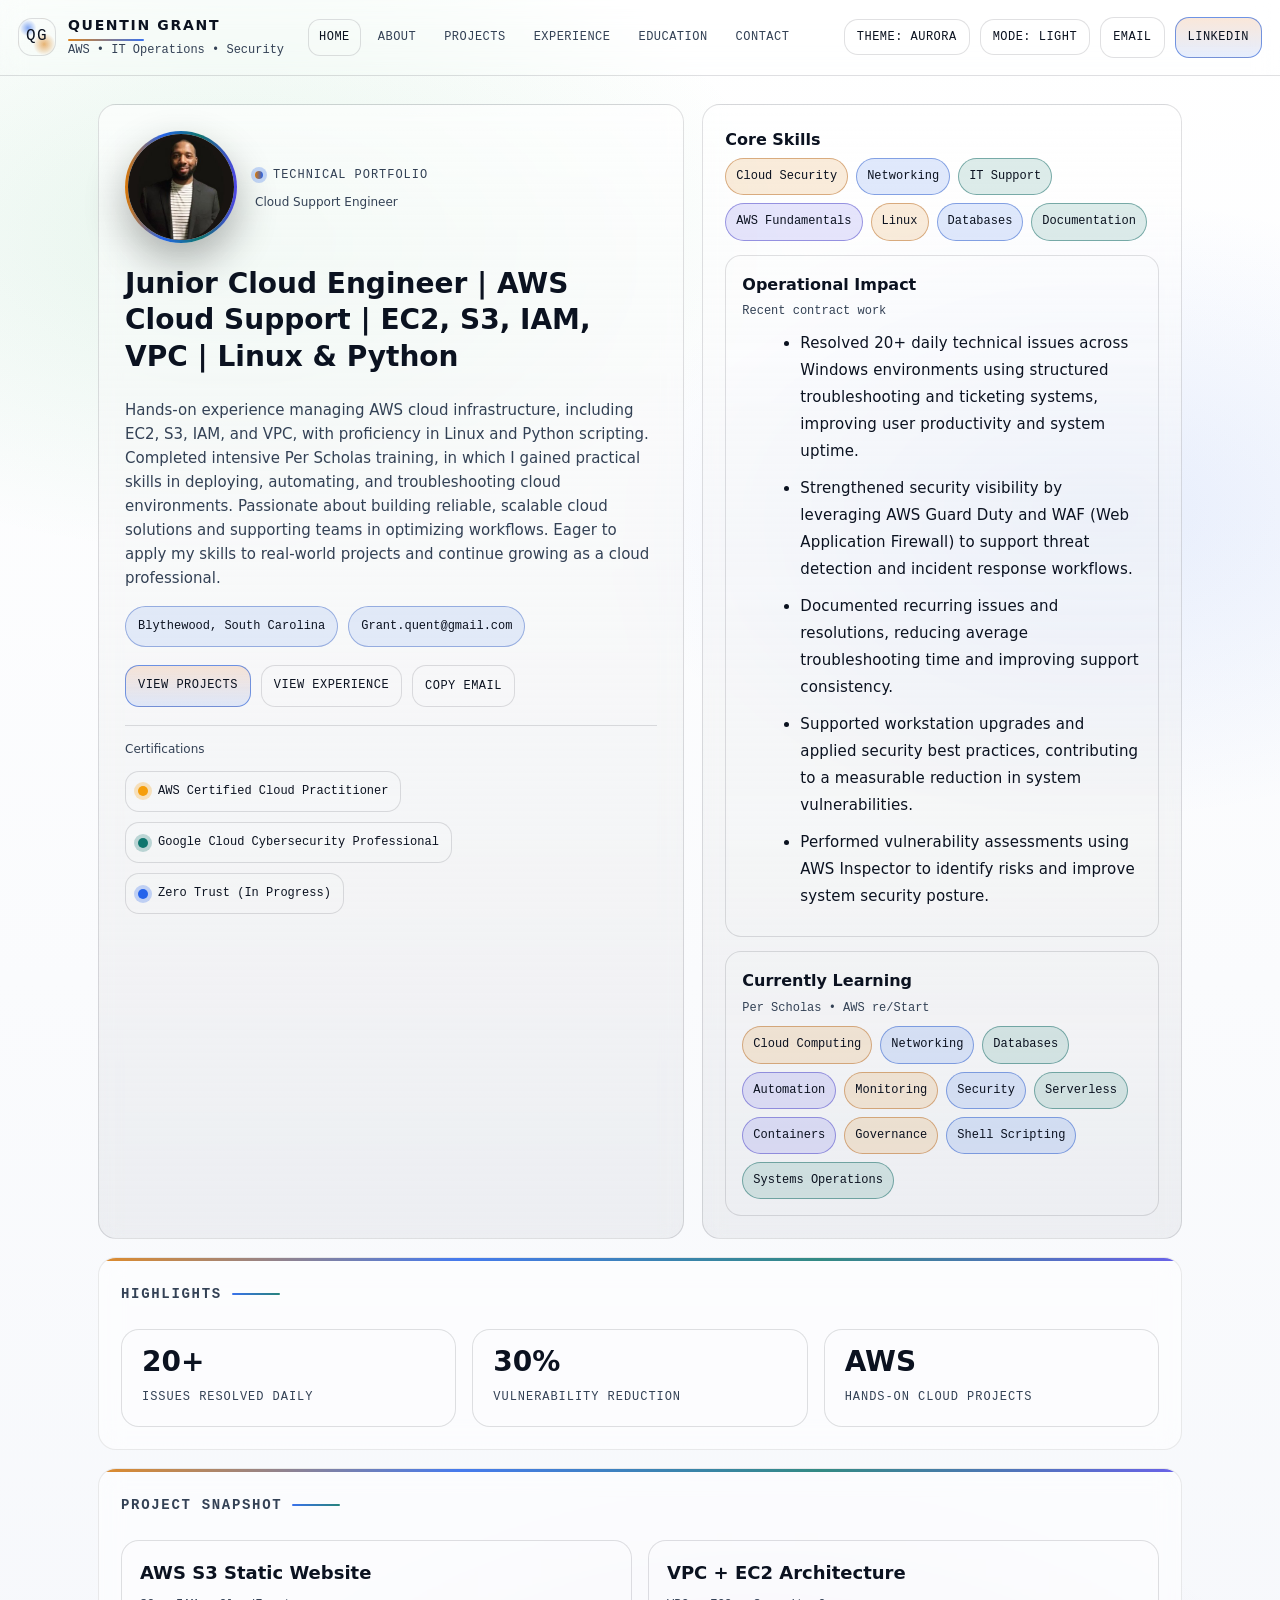
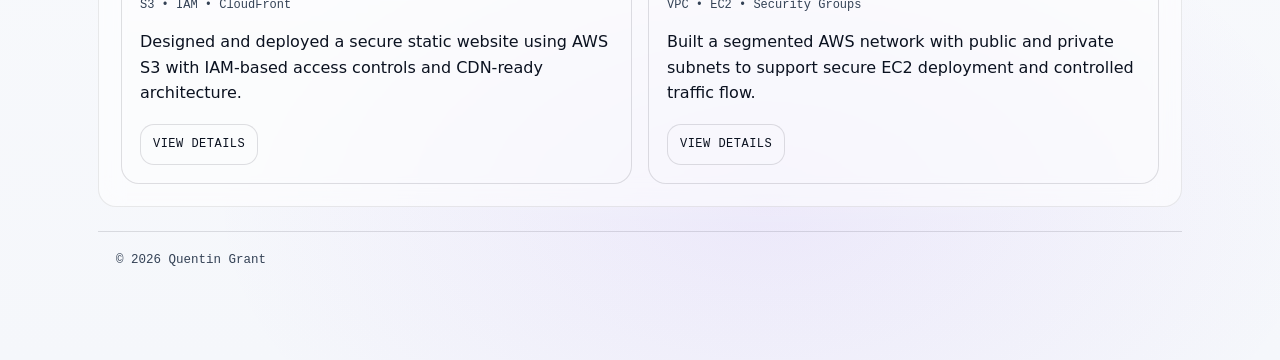
==== commit 29652f9d: "Revise portfolio headline and professional summary Updated the portfolio headline and refined the pr" ====
--- a/index.html
+++ b/index.html
@@ -55,14 +55,14 @@
           </div>
         </div>
         <h2 class="portfolio-headline" style="font-size: 28px; font-weight: 600; line-height: 1.3;">
-  Junior Cloud Engineer | AWS | Linux, Python & Cloud Automation | Scalable Infrastructure & Operations
-</h2>
+  Junior Cloud Engineer | AWS Cloud Support | EC2, S3, IAM, VPC | Linux & Python
+        </h2>
 
         <p class="sub">
-          I am a Junior Cloud Engineer and Cloud Support professional with a Master of Science in Information Systems, specializing in designing, 
-          deploying, and optimizing scalable AWS cloud infrastructure. I have hands-on experience with AWS EC2, S3, IAM, and VPC, 
-          combined with a strong foundation in Linux systems and Python scripting to automate workflows, 
-          improve operational efficiency, and enhance system reliability.
+          Hands-on experience managing AWS cloud infrastructure, including EC2, S3, IAM, and VPC, with proficiency in Linux and Python scripting. 
+          Completed intensive Per Scholas training, in which I gained practical skills in deploying, automating, and troubleshooting cloud environments. 
+          Passionate about building reliable, scalable cloud solutions and supporting teams in optimizing workflows. 
+          Eager to apply my skills to real-world projects and continue growing as a cloud professional.
         </p>
 
         <div class="meta" aria-label="Quick facts">
--- a/styles.css
+++ b/styles.css
@@ -986,4 +986,17 @@
 
 .twoCol .item ul {
   flex-grow: 1;
-}+}
+
+
+/* Default / Light mode */
+h2.portfolio-headline {
+  color: var(--text); /* uses text color from body variables */
+}
+
+/* Dark mode override */
+@media (prefers-color-scheme: dark) {
+  h2.portfolio-headline {
+    color: #FFFFFF !important; /* force white in dark mode */
+  }
+}
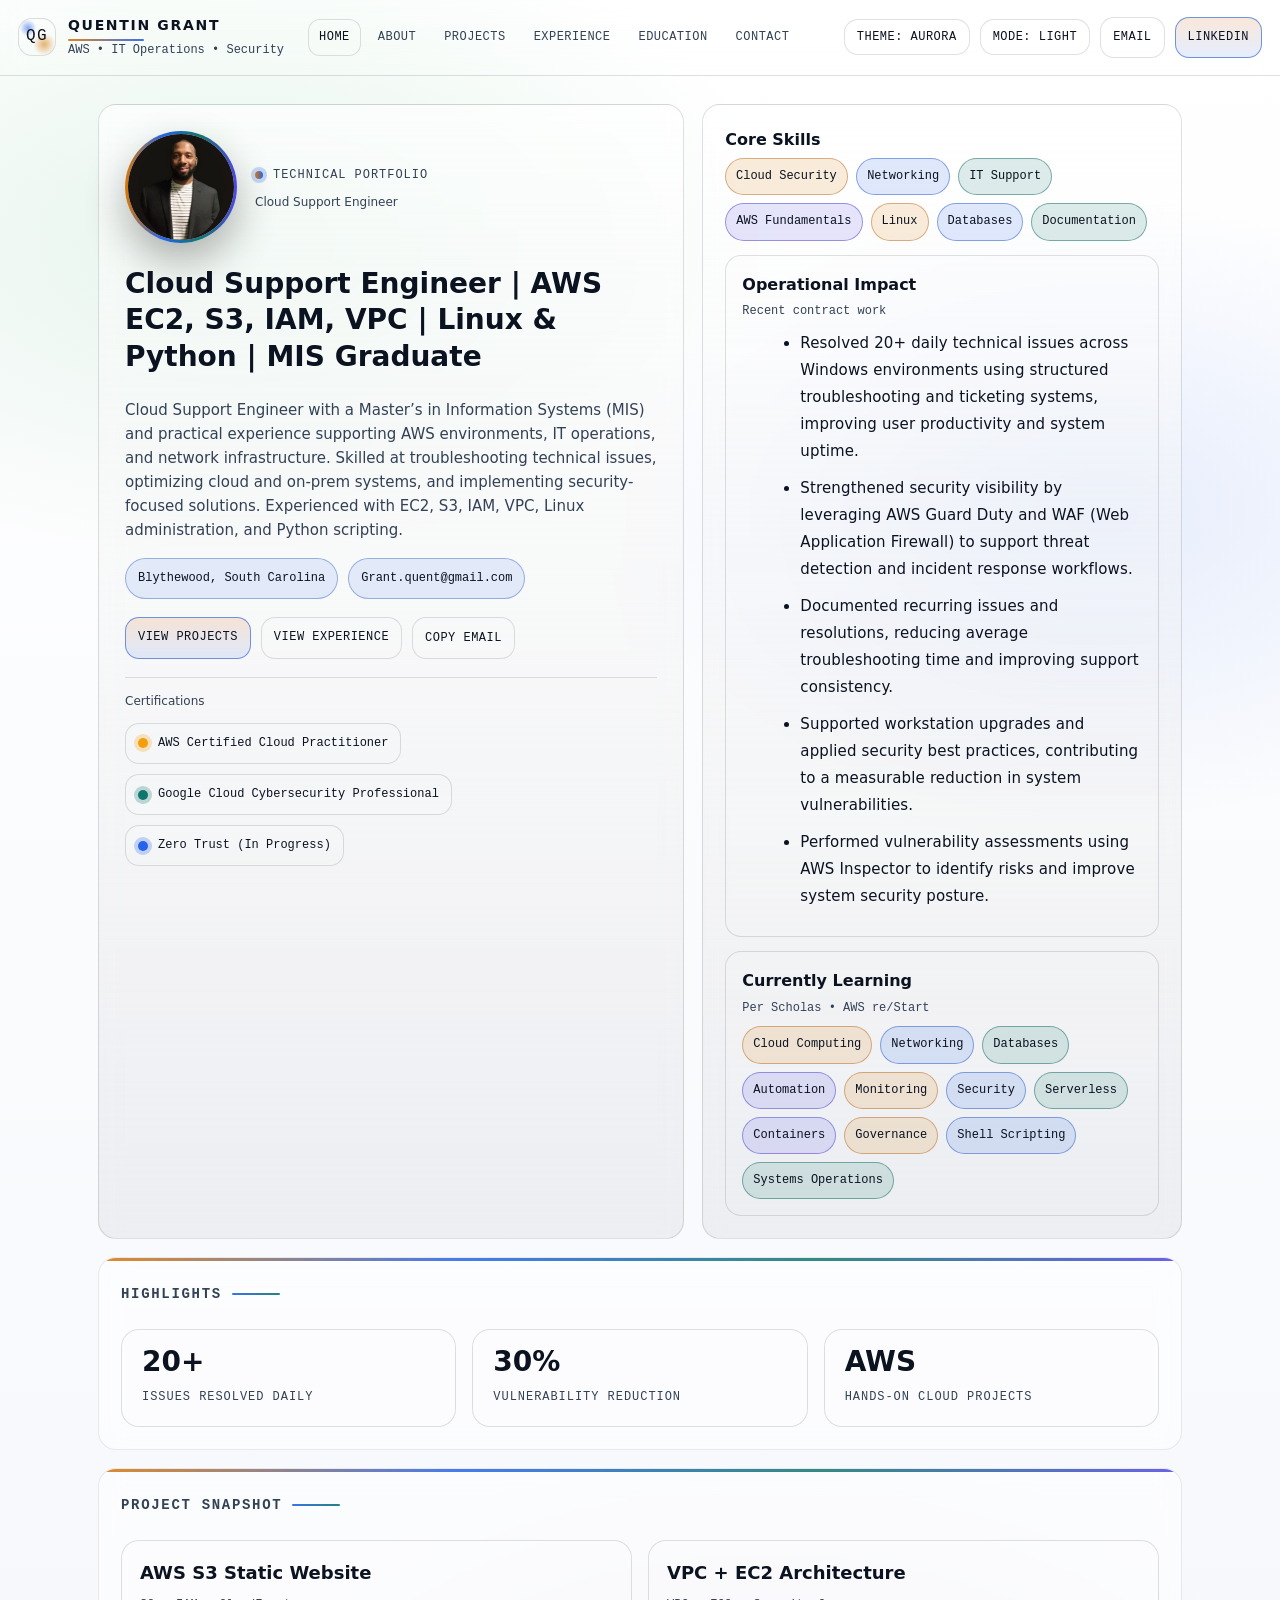
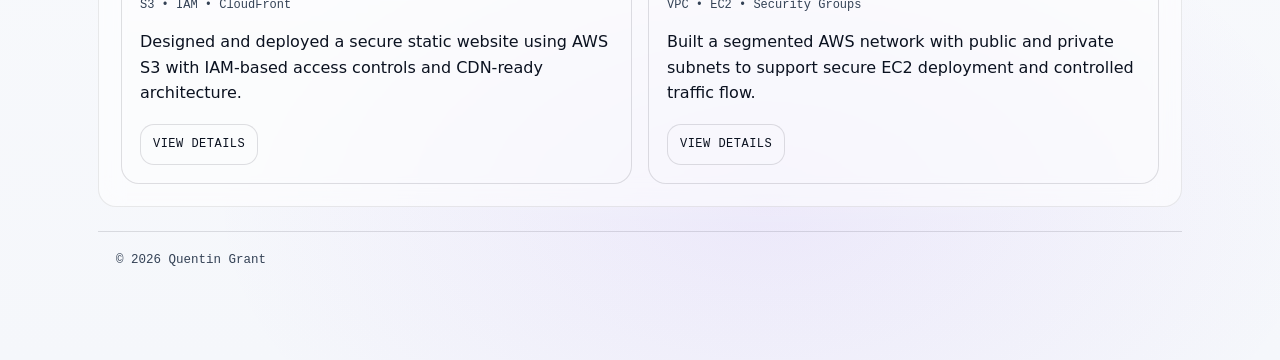
==== commit 3c21d751: "Revise portfolio summary and headline for clarity Updated the portfolio headline and revised the sum" ====
--- a/index.html
+++ b/index.html
@@ -55,14 +55,13 @@
           </div>
         </div>
         <h2 class="portfolio-headline" style="font-size: 28px; font-weight: 600; line-height: 1.3;">
-  Junior Cloud Engineer | AWS Cloud Support | EC2, S3, IAM, VPC | Linux & Python
+  Cloud Support Engineer | AWS EC2, S3, IAM, VPC | Linux & Python | MIS Graduate
         </h2>
 
         <p class="sub">
-          Hands-on experience managing AWS cloud infrastructure, including EC2, S3, IAM, and VPC, with proficiency in Linux and Python scripting. 
-          Completed intensive Per Scholas training, in which I gained practical skills in deploying, automating, and troubleshooting cloud environments. 
-          Passionate about building reliable, scalable cloud solutions and supporting teams in optimizing workflows. 
-          Eager to apply my skills to real-world projects and continue growing as a cloud professional.
+          Cloud Support Engineer with a Master’s in Information Systems (MIS) and practical experience supporting AWS environments, IT operations, and network infrastructure. 
+          Skilled at troubleshooting technical issues, optimizing cloud and on-prem systems, and implementing security-focused solutions. 
+          Experienced with EC2, S3, IAM, VPC, Linux administration, and Python scripting.
         </p>
 
         <div class="meta" aria-label="Quick facts">
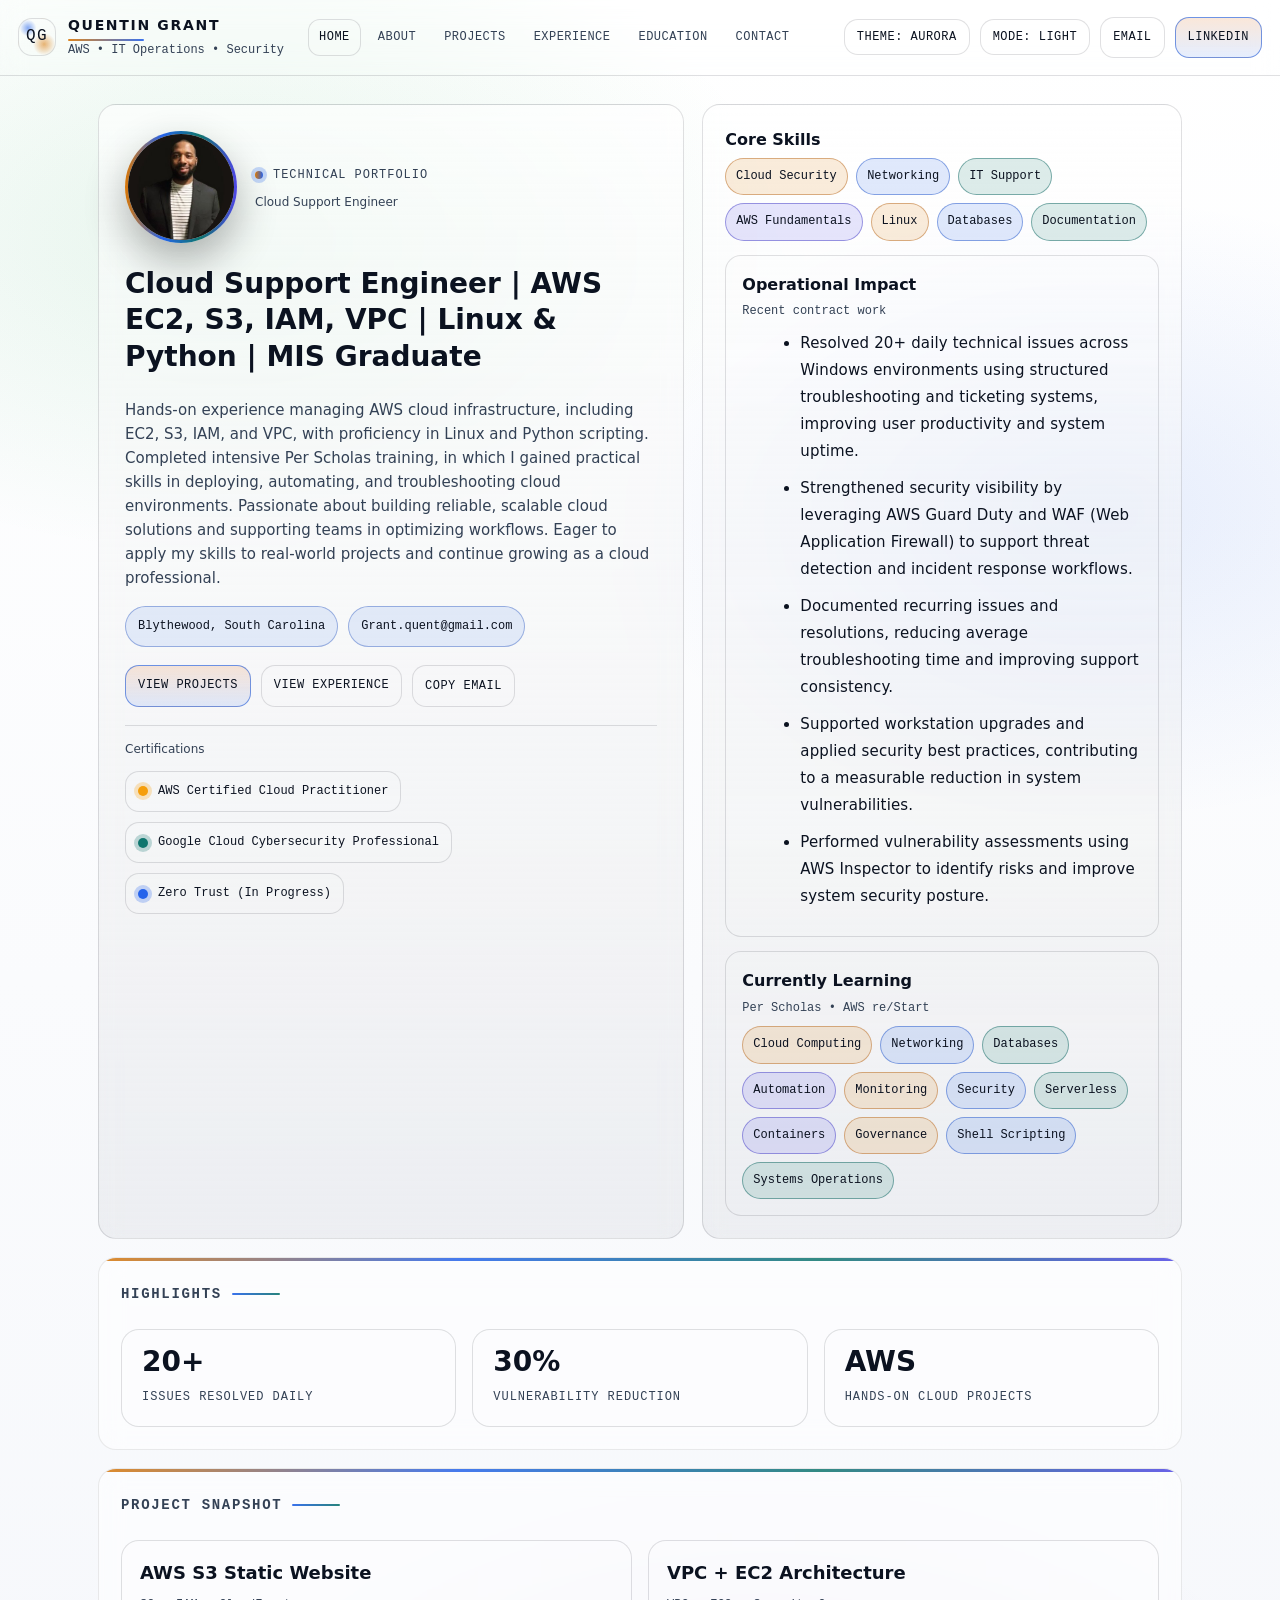
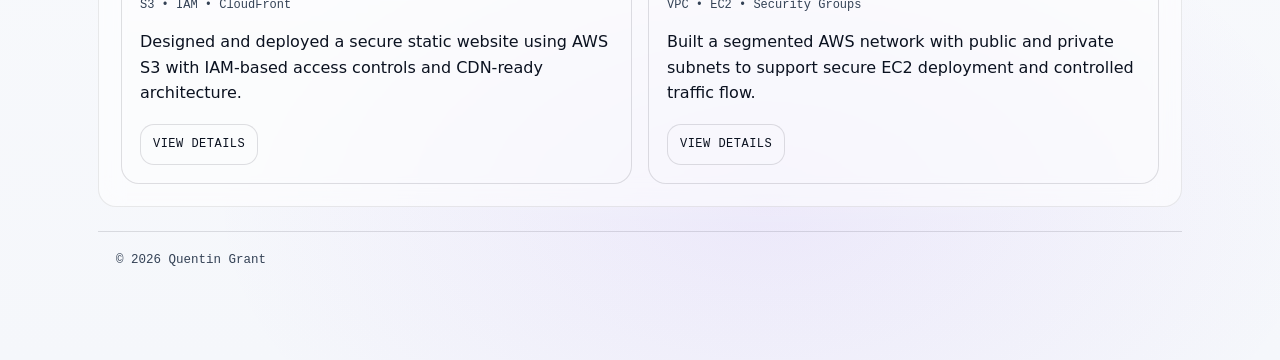
==== commit 63e81dfa: "Revise Cloud Support Engineer profile description Updated the profile description for the Cloud Supp" ====
--- a/index.html
+++ b/index.html
@@ -55,13 +55,14 @@
           </div>
         </div>
         <h2 class="portfolio-headline" style="font-size: 28px; font-weight: 600; line-height: 1.3;">
-  Cloud Support Engineer | AWS EC2, S3, IAM, VPC | Linux & Python | MIS Graduate
+          Cloud Support Engineer | AWS EC2, S3, IAM, VPC | Linux & Python | MIS Graduate
         </h2>
 
         <p class="sub">
-          Cloud Support Engineer with a Master’s in Information Systems (MIS) and practical experience supporting AWS environments, IT operations, and network infrastructure. 
-          Skilled at troubleshooting technical issues, optimizing cloud and on-prem systems, and implementing security-focused solutions. 
-          Experienced with EC2, S3, IAM, VPC, Linux administration, and Python scripting.
+          Hands-on experience managing AWS cloud infrastructure, including EC2, S3, IAM, and VPC, with proficiency in Linux and Python scripting. 
+          Completed intensive Per Scholas training, in which I gained practical skills in deploying, automating, and troubleshooting cloud environments. 
+          Passionate about building reliable, scalable cloud solutions and supporting teams in optimizing workflows. 
+          Eager to apply my skills to real-world projects and continue growing as a cloud professional.
         </p>
 
         <div class="meta" aria-label="Quick facts">
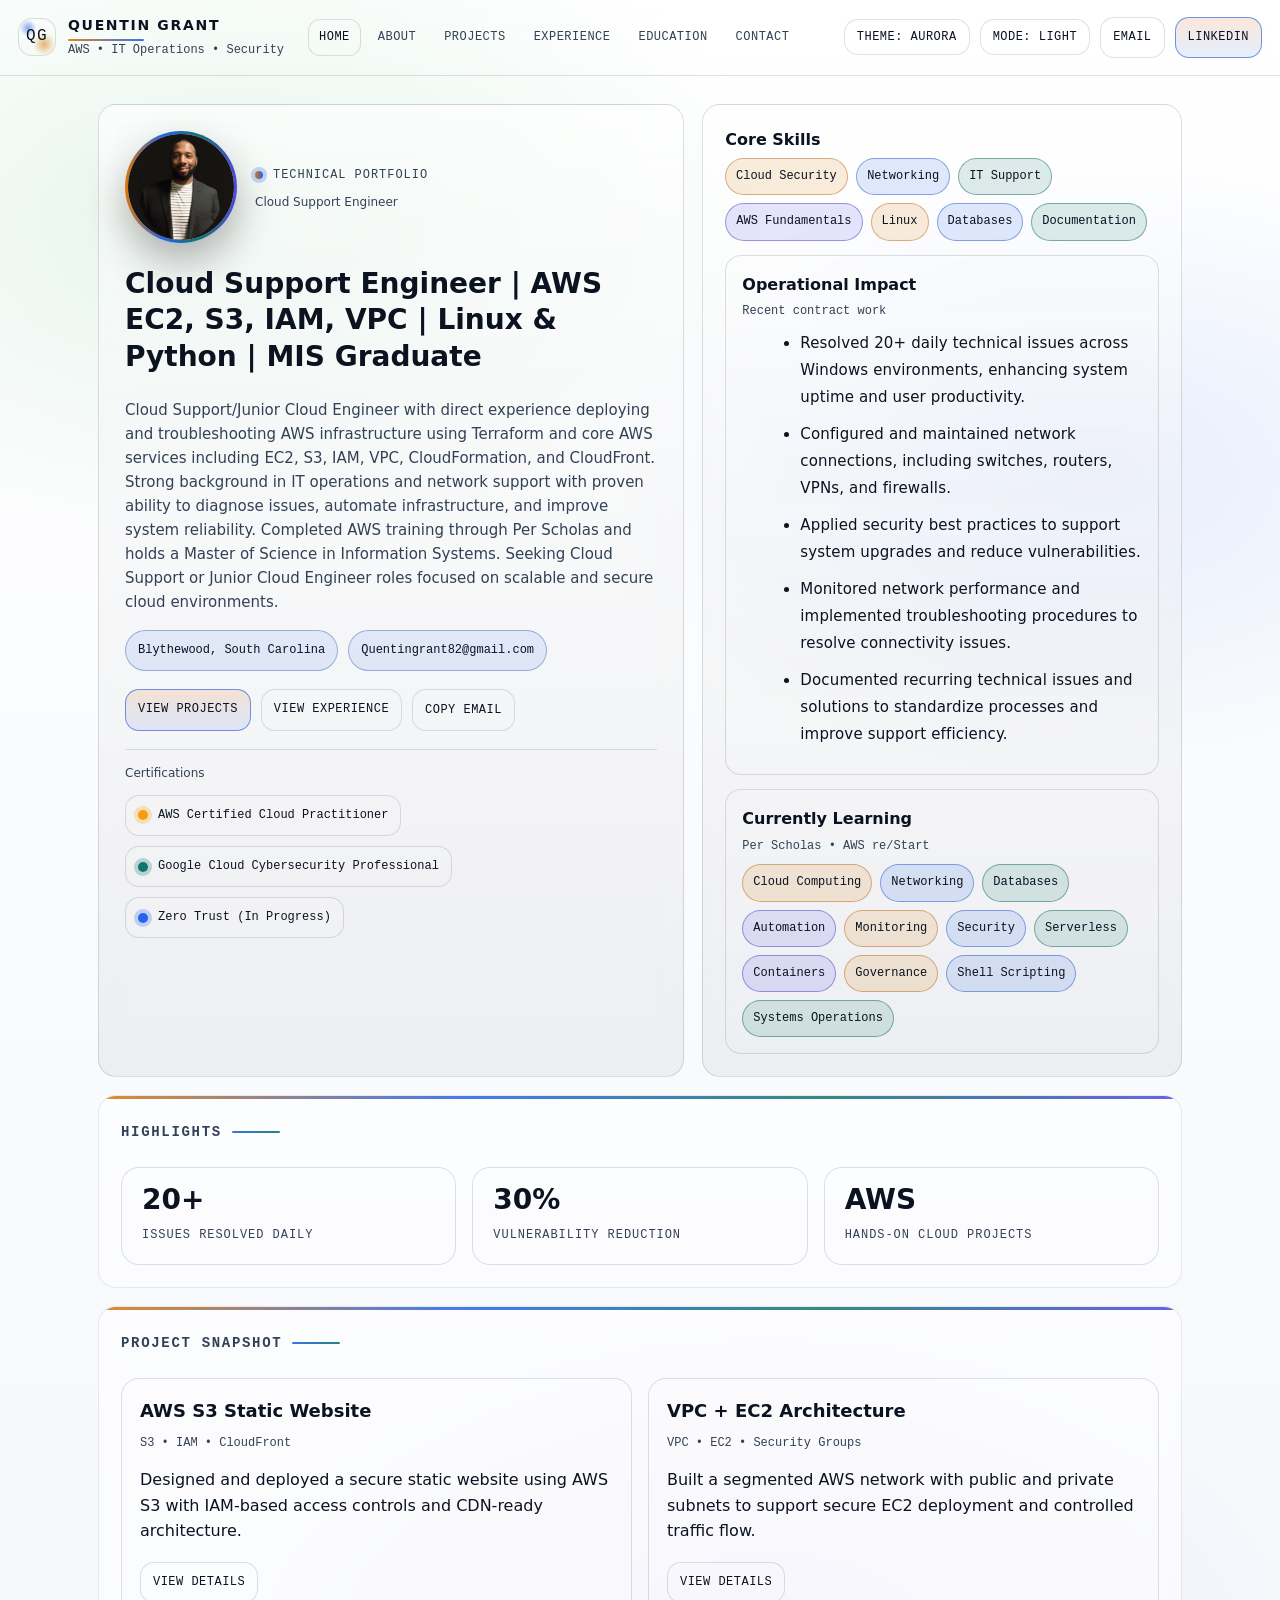
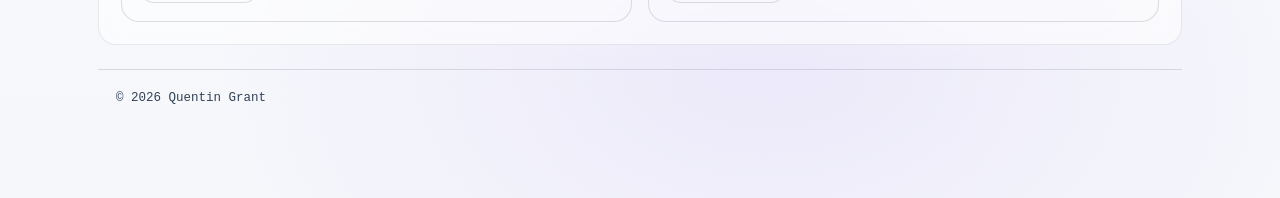
==== commit e6a5eddd: "Revise profile summary and operational impact details Updated professional summary and experience de" ====
--- a/index.html
+++ b/index.html
@@ -59,15 +59,15 @@
         </h2>
 
         <p class="sub">
-          Hands-on experience managing AWS cloud infrastructure, including EC2, S3, IAM, and VPC, with proficiency in Linux and Python scripting. 
-          Completed intensive Per Scholas training, in which I gained practical skills in deploying, automating, and troubleshooting cloud environments. 
-          Passionate about building reliable, scalable cloud solutions and supporting teams in optimizing workflows. 
-          Eager to apply my skills to real-world projects and continue growing as a cloud professional.
+          Cloud Support/Junior Cloud Engineer with direct experience deploying and troubleshooting AWS infrastructure using Terraform and core AWS services including EC2, S3, IAM, VPC, CloudFormation, and CloudFront. 
+          Strong background in IT operations and network support with proven ability to diagnose issues, automate infrastructure, and improve system reliability. 
+          Completed AWS training through Per Scholas and holds a Master of Science in Information Systems. 
+          Seeking Cloud Support or Junior Cloud Engineer roles focused on scalable and secure cloud environments.
         </p>
 
         <div class="meta" aria-label="Quick facts">
           <span class="chip">Blythewood, South Carolina</span>
-          <span class="chip"><a href="mailto:Grant.quent@gmail.com">Grant.quent@gmail.com</a></span>
+          <span class="chip"><a href="mailto:Quentingrant82@gmail.com">Quentingrant82@gmail.com</a></span>
         </div>
 
         <div class="heroActions">
@@ -104,12 +104,11 @@
           <h3>Operational Impact</h3>
           <div class="where">Recent contract work</div>
           <ul>
-            <li>Resolved 20+ daily technical issues across Windows environments using structured troubleshooting and ticketing systems, improving user productivity and system uptime.</li>
-            <li>Strengthened security visibility by leveraging AWS Guard Duty and WAF (Web Application Firewall) to support threat detection and incident response workflows.</li>
-            <li>Documented recurring issues and resolutions, reducing average troubleshooting time and improving support consistency.</li>
-            <li>Supported workstation upgrades and applied security best practices, 
-              contributing to a measurable reduction in system vulnerabilities.</li>
-            <li>Performed vulnerability assessments using AWS Inspector to identify risks and improve system security posture.</li>
+            <li>Resolved 20+ daily technical issues across Windows environments, enhancing system uptime and user productivity. </li>
+            <li>Configured and maintained network connections, including switches, routers, VPNs, and firewalls.</li>
+            <li>Applied security best practices to support system upgrades and reduce vulnerabilities.</li>
+            <li>Monitored network performance and implemented troubleshooting procedures to resolve connectivity issues.</li>
+            <li>Documented recurring technical issues and solutions to standardize processes and improve support efficiency.</li>
           </ul>
         </div>
 
